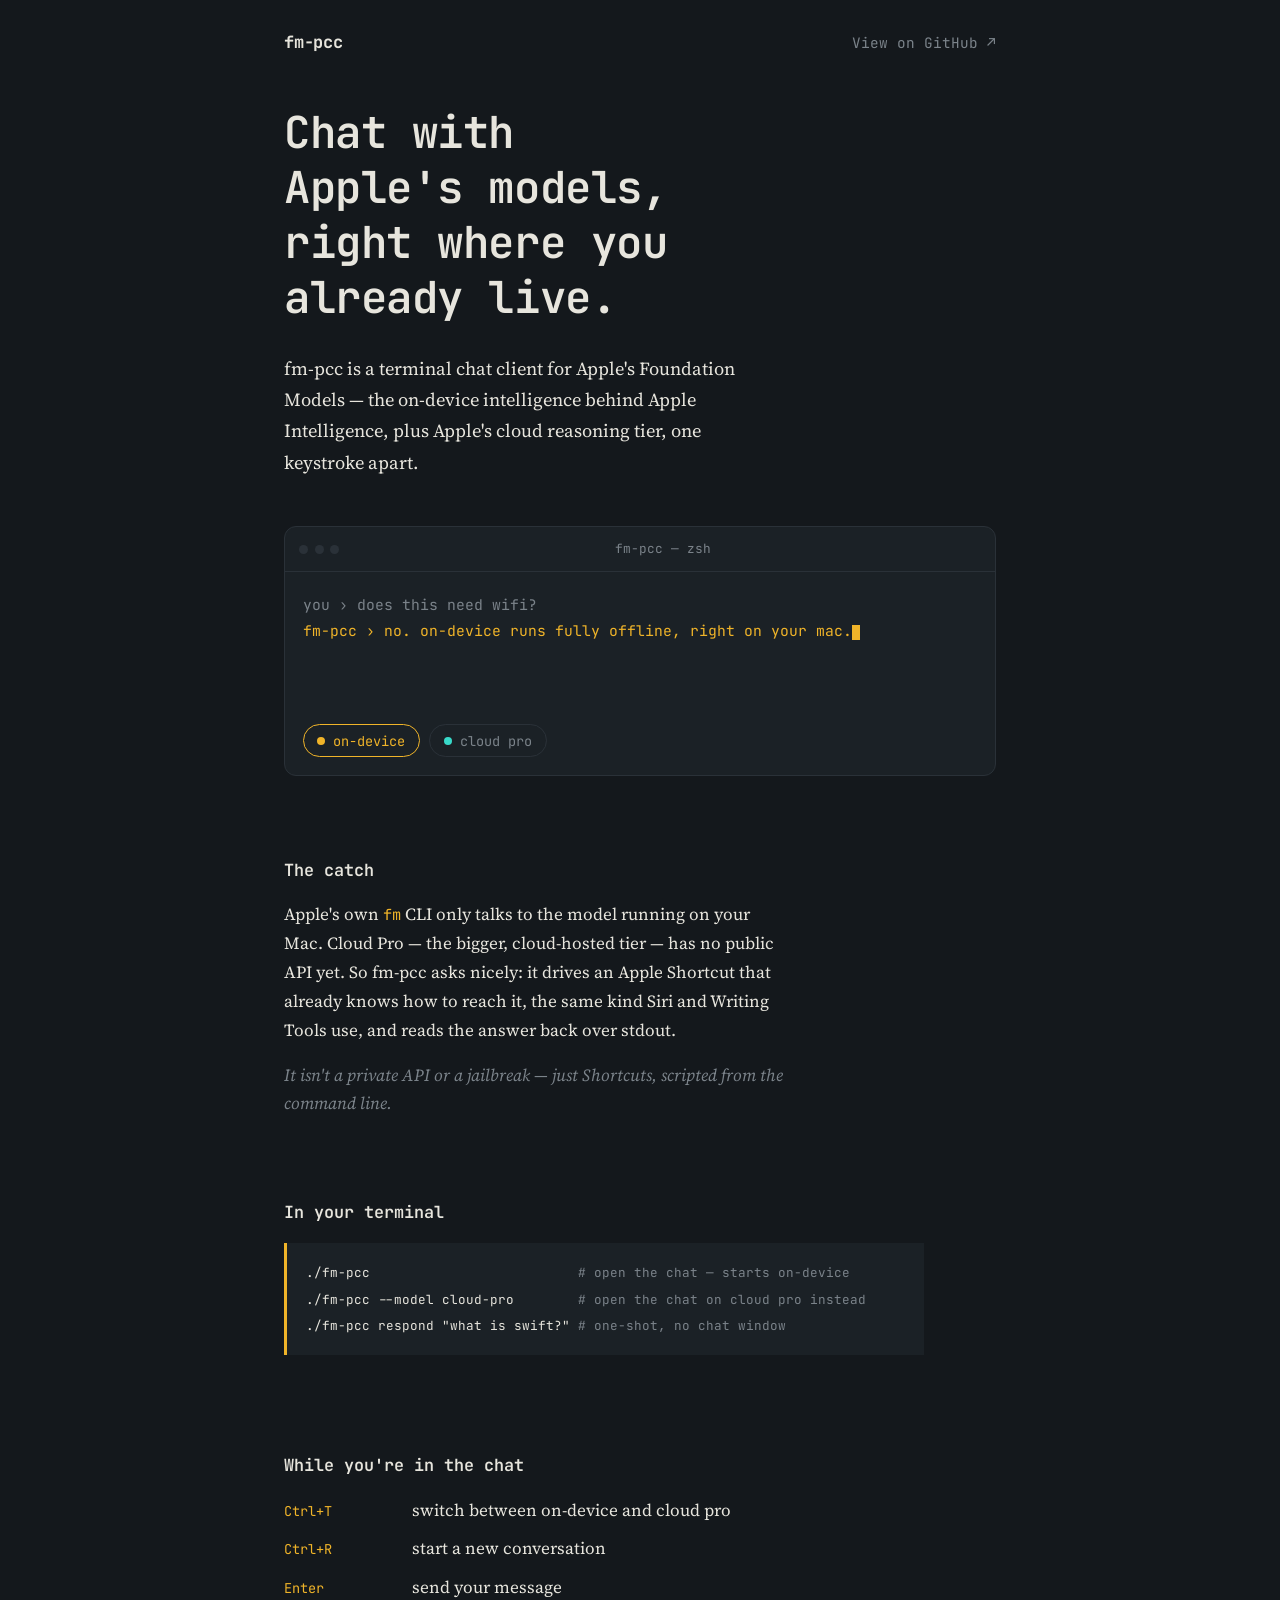
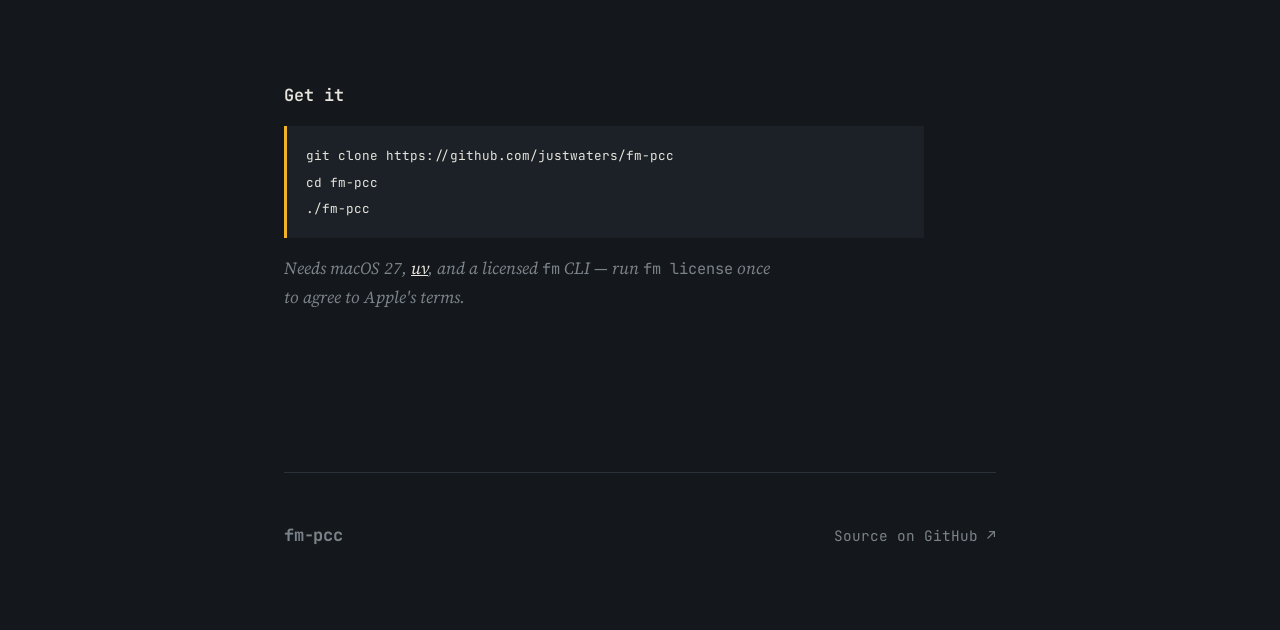
==== index.html @ f85e41ea "Add advertising frontend for GitHub Pages Static landing page on its own branch (root-level index.ht" ====
<!doctype html>
<html lang="en">
<head>
<meta charset="utf-8">
<meta name="viewport" content="width=device-width, initial-scale=1">
<title>fm-pcc — chat with Apple's Foundation Models from your terminal</title>
<meta name="description" content="A terminal chat client for Apple's Foundation Models. On-device or Cloud Pro, one keystroke apart.">
<meta property="og:title" content="fm-pcc">
<meta property="og:description" content="A terminal chat client for Apple's Foundation Models. On-device or Cloud Pro, one keystroke apart.">
<meta property="og:type" content="website">
<link rel="icon" href="data:image/svg+xml,%3Csvg xmlns='http://www.w3.org/2000/svg' viewBox='0 0 24 24'%3E%3Crect width='24' height='24' rx='5' fill='%2314181C'/%3E%3Ctext x='4' y='17' font-family='monospace' font-size='14' fill='%23F0B429'%3E%3E_%3C/text%3E%3C/svg%3E">
<link rel="preconnect" href="https://fonts.googleapis.com">
<link rel="preconnect" href="https://fonts.gstatic.com" crossorigin>
<link href="https://fonts.googleapis.com/css2?family=JetBrains+Mono:wght@500;600;700&family=Source+Serif+4:ital,wght@0,400;0,600;1,400&display=swap" rel="stylesheet">
<link rel="stylesheet" href="style.css">
</head>
<body>

<div class="wrap">

  <header class="nav">
    <span class="wordmark">fm-pcc</span>
    <a class="navlink" href="https://github.com/justwaters/fm-pcc" target="_blank" rel="noopener">View on GitHub <span class="ext">↗</span></a>
  </header>

  <main>

    <section class="hero">
      <h1>Chat with Apple's models,<br>right where you already live.</h1>
      <p class="dek">
        fm-pcc is a terminal chat client for Apple's Foundation Models — the
        on-device intelligence behind Apple Intelligence, plus Apple's cloud
        reasoning tier, one keystroke apart.
      </p>

      <div class="terminal" id="terminal">
        <div class="terminal-bar">
          <span class="dot"></span><span class="dot"></span><span class="dot"></span>
          <span class="terminal-title">fm-pcc — zsh</span>
        </div>
        <div class="terminal-body" id="terminal-body" aria-live="polite">
          <!-- filled by script.js -->
        </div>
        <div class="toggle-row">
          <button class="toggle active" data-model="on-device" id="toggle-device">
            <span class="swatch"></span>on-device
          </button>
          <button class="toggle" data-model="cloud-pro" id="toggle-cloud">
            <span class="swatch"></span>cloud pro
          </button>
        </div>
      </div>
    </section>

    <section class="block">
      <h2>The catch</h2>
      <p>
        Apple's own <code>fm</code> CLI only talks to the model running on
        your Mac. Cloud Pro — the bigger, cloud-hosted tier — has no public
        API yet. So fm-pcc asks nicely: it drives an Apple Shortcut that
        already knows how to reach it, the same kind Siri and Writing Tools
        use, and reads the answer back over stdout.
      </p>
      <p class="aside">
        It isn't a private API or a jailbreak — just Shortcuts, scripted
        from the command line.
      </p>
    </section>

    <section class="block">
      <h2>In your terminal</h2>
      <pre class="code"><code><span class="cmd">./fm-pcc</span>                          <span class="comment"># open the chat — starts on-device</span>
<span class="cmd">./fm-pcc --model cloud-pro</span>        <span class="comment"># open the chat on cloud pro instead</span>
<span class="cmd">./fm-pcc respond "what is swift?"</span> <span class="comment"># one-shot, no chat window</span></code></pre>
    </section>

    <section class="block">
      <h2>While you're in the chat</h2>
      <dl class="keys">
        <div class="key-row"><dt>Ctrl+T</dt><dd>switch between on-device and cloud pro</dd></div>
        <div class="key-row"><dt>Ctrl+R</dt><dd>start a new conversation</dd></div>
        <div class="key-row"><dt>Enter</dt><dd>send your message</dd></div>
      </dl>
    </section>

    <section class="block">
      <h2>Get it</h2>
      <pre class="code"><code><span class="cmd">git clone https://github.com/justwaters/fm-pcc</span>
<span class="cmd">cd fm-pcc</span>
<span class="cmd">./fm-pcc</span></code></pre>
      <p class="aside">
        Needs macOS 27, <a href="https://docs.astral.sh/uv/" target="_blank" rel="noopener">uv</a>,
        and a licensed <code>fm</code> CLI — run <code>fm license</code> once
        to agree to Apple's terms.
      </p>
    </section>

  </main>

  <footer class="foot">
    <span class="wordmark">fm-pcc</span>
    <a class="navlink" href="https://github.com/justwaters/fm-pcc" target="_blank" rel="noopener">Source on GitHub <span class="ext">↗</span></a>
  </footer>

</div>

<script src="script.js"></script>
</body>
</html>
---- style.css ----
:root {
  --bg: #14181c;
  --panel: #1b2126;
  --panel-border: #2a3138;
  --text: #e7e5dd;
  --muted: #7b838a;
  --on-device: #f0b429;
  --cloud-pro: #38d9c9;
  --accent: var(--on-device);

  --mono: "JetBrains Mono", ui-monospace, "SF Mono", Menlo, monospace;
  --serif: "Source Serif 4", Georgia, serif;

  --measure: 640px;
  --space-1: 0.5rem;
  --space-2: 1rem;
  --space-3: 1.75rem;
  --space-4: 3rem;
  --space-5: 5rem;
}

* { box-sizing: border-box; }

html {
  background: var(--bg);
  color-scheme: dark;
}

body {
  margin: 0;
  background: var(--bg);
  color: var(--text);
  font-family: var(--serif);
  font-size: 1.0625rem;
  line-height: 1.7;
  -webkit-font-smoothing: antialiased;
}

a {
  color: inherit;
}

a:focus-visible,
button:focus-visible {
  outline: 2px solid var(--accent);
  outline-offset: 3px;
}

code {
  font-family: var(--mono);
  font-size: 0.9em;
  color: var(--on-device);
}

.wrap {
  max-width: 760px;
  margin: 0 auto;
  padding: 0 1.5rem;
}

/* nav / footer */

.nav,
.foot {
  display: flex;
  align-items: baseline;
  justify-content: space-between;
  gap: var(--space-2);
  font-family: var(--mono);
}

.nav {
  padding: var(--space-3) 0 var(--space-4);
}

.foot {
  padding: var(--space-4) 0 var(--space-5);
  color: var(--muted);
  border-top: 1px solid var(--panel-border);
  margin-top: var(--space-5);
}

.wordmark {
  font-weight: 700;
  letter-spacing: -0.01em;
}

.navlink {
  text-decoration: none;
  color: var(--muted);
  font-size: 0.9rem;
  white-space: nowrap;
  transition: color 0.15s ease;
}

.navlink:hover {
  color: var(--text);
}

.ext {
  display: inline-block;
  transform: translateY(-0.05em);
}

/* hero */

.hero h1 {
  font-family: var(--mono);
  font-weight: 600;
  font-size: clamp(1.9rem, 4.5vw, 2.75rem);
  line-height: 1.25;
  letter-spacing: -0.01em;
  margin: 0 0 var(--space-3);
  max-width: 16ch;
}

.dek {
  max-width: 52ch;
  color: var(--text);
  font-size: 1.15rem;
  margin: 0 0 var(--space-4);
}

.terminal {
  background: var(--panel);
  border: 1px solid var(--panel-border);
  border-radius: 12px;
  overflow: hidden;
  margin-bottom: var(--space-5);
}

.terminal-bar {
  display: flex;
  align-items: center;
  gap: 0.4rem;
  padding: 0.7rem 0.9rem;
  border-bottom: 1px solid var(--panel-border);
}

.dot {
  width: 9px;
  height: 9px;
  border-radius: 50%;
  background: var(--panel-border);
}

.terminal-title {
  font-family: var(--mono);
  font-size: 0.8rem;
  color: var(--muted);
  margin: 0 auto;
}

.terminal-body {
  font-family: var(--mono);
  font-size: 0.92rem;
  line-height: 1.75;
  padding: 1.25rem 1.1rem;
  min-height: 9.5rem;
  white-space: pre-wrap;
}

.terminal-body .you { color: var(--muted); }
.terminal-body .fm { color: var(--accent); transition: color 0.2s ease; }

.terminal-body .cursor {
  display: inline-block;
  width: 0.55em;
  height: 1em;
  background: var(--accent);
  vertical-align: text-bottom;
  animation: blink 1s step-end infinite;
  transition: background 0.2s ease;
}

@keyframes blink {
  50% { opacity: 0; }
}

.toggle-row {
  display: flex;
  gap: 0.6rem;
  flex-wrap: wrap;
  padding: 0 1.1rem 1.1rem;
}

.toggle {
  display: inline-flex;
  align-items: center;
  gap: 0.5rem;
  font-family: var(--mono);
  font-size: 0.85rem;
  color: var(--muted);
  background: transparent;
  border: 1px solid var(--panel-border);
  border-radius: 999px;
  padding: 0.4rem 0.85rem;
  cursor: pointer;
  transition: border-color 0.15s ease, color 0.15s ease, background 0.15s ease;
}

.toggle .swatch {
  width: 8px;
  height: 8px;
  border-radius: 50%;
  background: var(--muted);
}

.toggle[data-model="on-device"] .swatch { background: var(--on-device); }
.toggle[data-model="cloud-pro"] .swatch { background: var(--cloud-pro); }

.toggle.active {
  color: var(--text);
  border-color: currentColor;
}

.toggle[data-model="on-device"].active { color: var(--on-device); }
.toggle[data-model="cloud-pro"].active { color: var(--cloud-pro); }

/* content blocks */

.block {
  max-width: var(--measure);
  padding-bottom: var(--space-5);
}

.block h2 {
  font-family: var(--mono);
  font-weight: 600;
  font-size: 1.05rem;
  margin: 0 0 var(--space-2);
}

.block p {
  max-width: 56ch;
  margin: 0 0 var(--space-2);
}

.block p:last-child {
  margin-bottom: 0;
}

.aside {
  color: var(--muted);
  font-style: italic;
}

.aside code {
  color: var(--muted);
  font-style: normal;
}

.aside a {
  color: var(--text);
}

.code {
  font-family: var(--mono);
  font-size: 0.88rem;
  line-height: 1.9;
  background: var(--panel);
  border-left: 3px solid var(--on-device);
  padding: 1rem 1.2rem;
  margin: 0 0 var(--space-2);
  overflow-x: auto;
}

.code .cmd { color: var(--text); }
.code .comment { color: var(--muted); }

.keys {
  margin: 0;
  display: grid;
  gap: 0.6rem;
}

.key-row {
  display: grid;
  grid-template-columns: 7rem 1fr;
  gap: 1rem;
  align-items: baseline;
}

.key-row dt {
  font-family: var(--mono);
  font-size: 0.85rem;
  color: var(--on-device);
}

.key-row dd {
  margin: 0;
  color: var(--text);
}

@media (max-width: 560px) {
  .nav { flex-direction: column; align-items: flex-start; gap: 0.3rem; }
  .foot { flex-direction: column; align-items: flex-start; gap: 0.5rem; }
  .key-row { grid-template-columns: 1fr; gap: 0.15rem; }
  .code { font-size: 0.8rem; }
}

@media (prefers-reduced-motion: reduce) {
  * {
    animation-duration: 0.001ms !important;
    transition-duration: 0.001ms !important;
  }
}
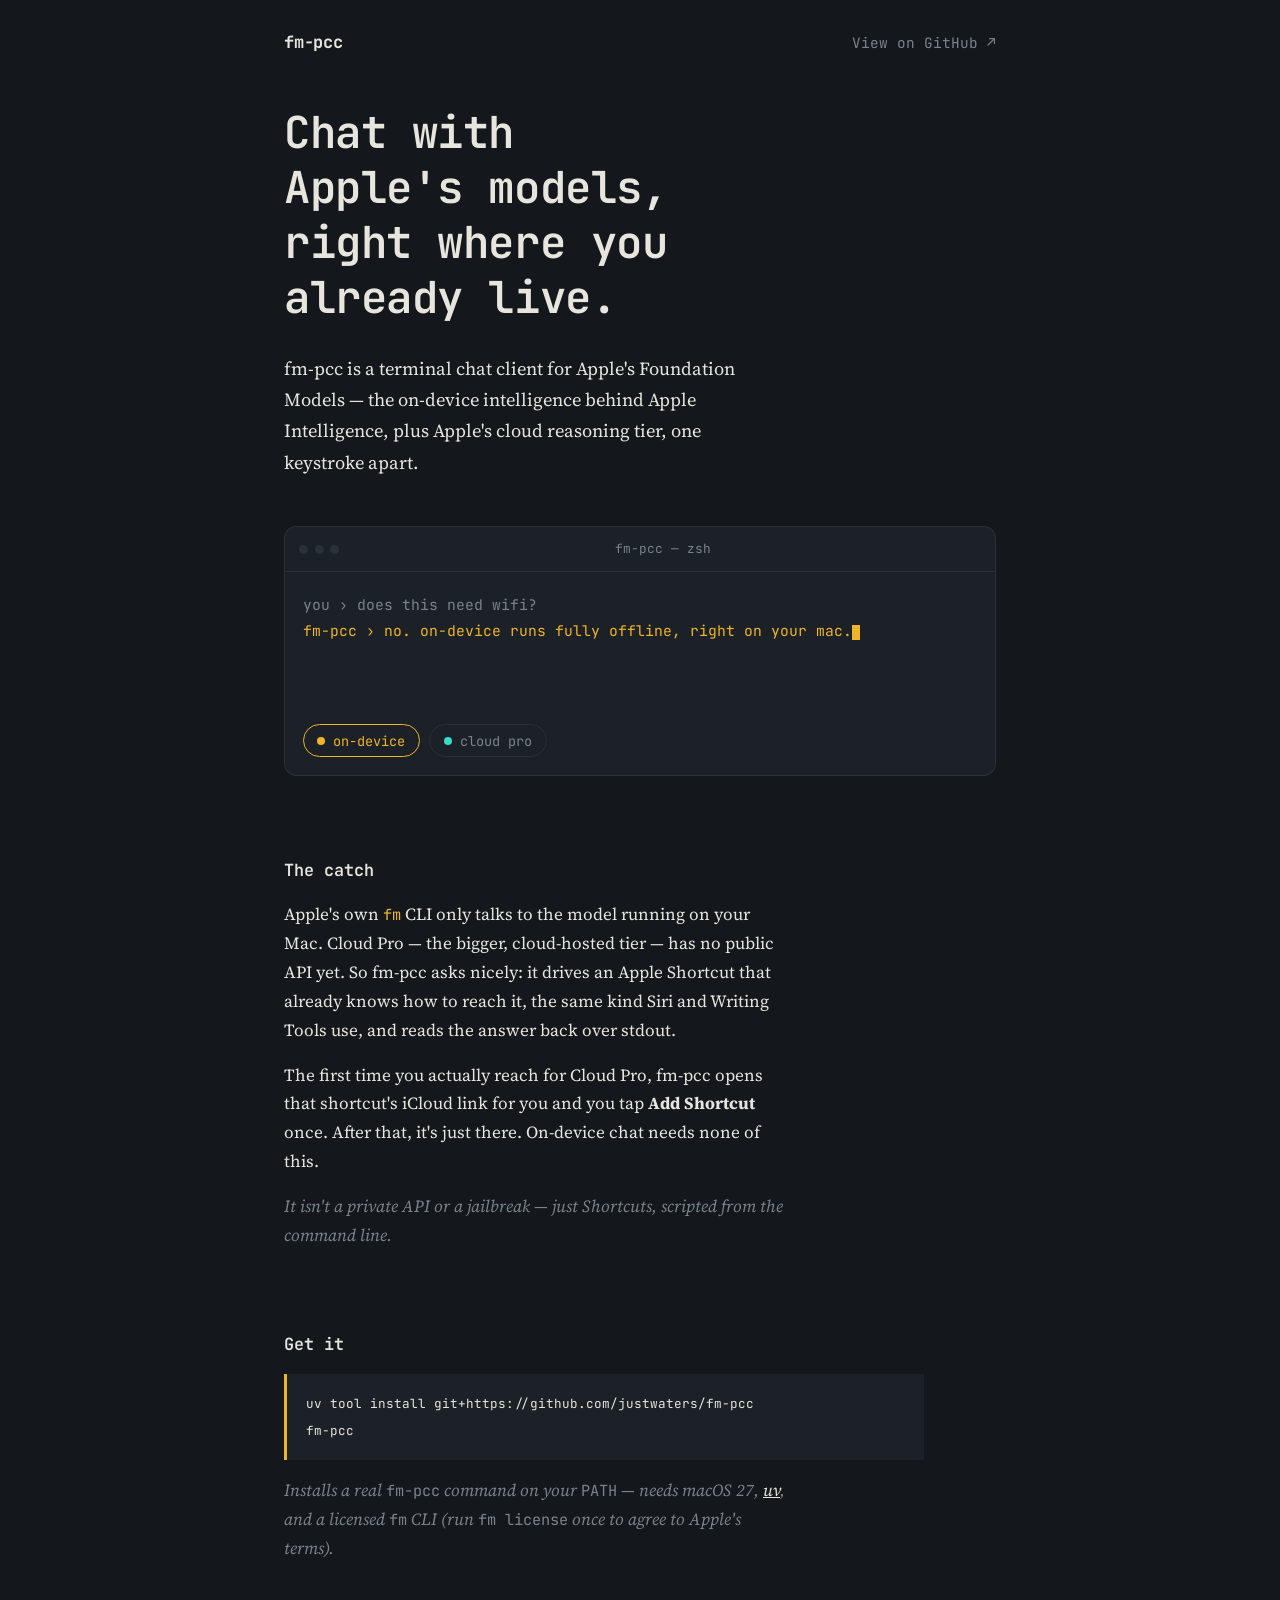
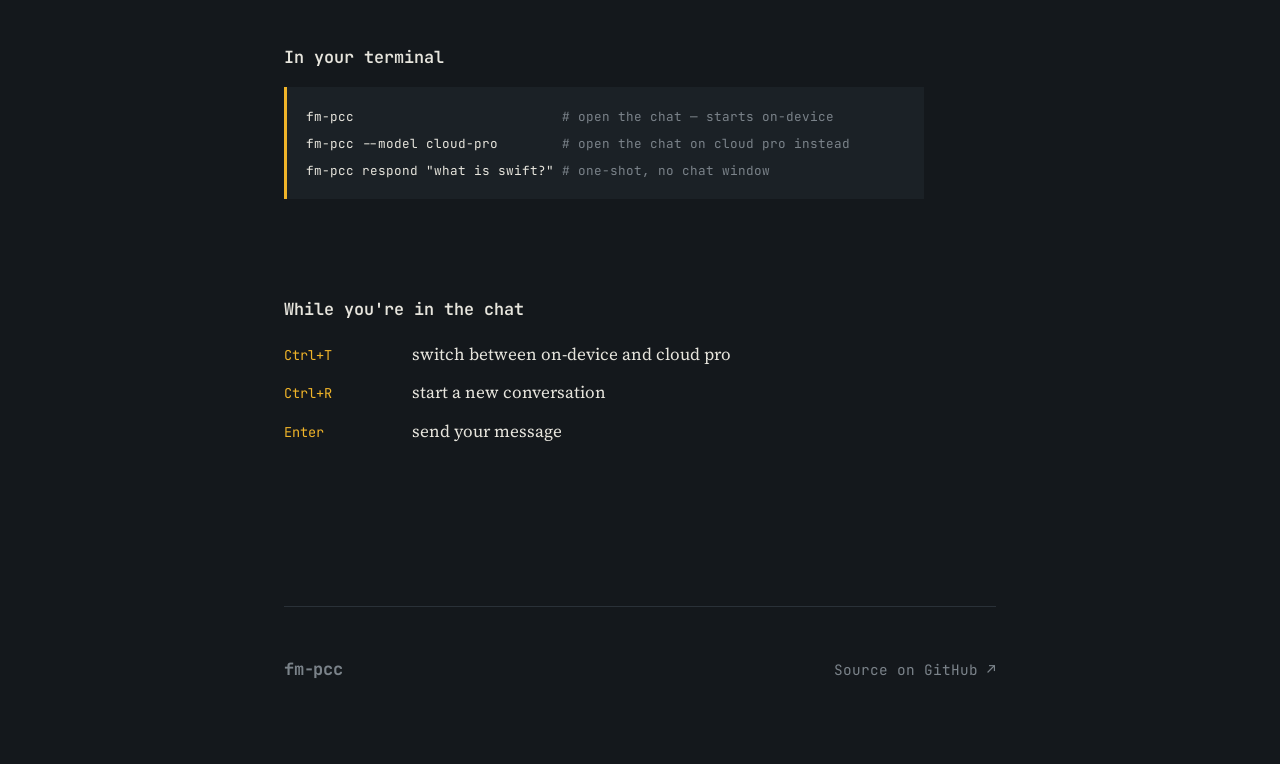
==== commit ff864bc4: "Update site copy for the uv-installed binary and shortcut bootstrap Reflects the packaging change: i" ====
--- a/index.html
+++ b/index.html
@@ -61,6 +61,12 @@
         already knows how to reach it, the same kind Siri and Writing Tools
         use, and reads the answer back over stdout.
       </p>
+      <p>
+        The first time you actually reach for Cloud Pro, fm-pcc opens that
+        shortcut's iCloud link for you and you tap <strong>Add
+        Shortcut</strong> once. After that, it's just there. On-device chat
+        needs none of this.
+      </p>
       <p class="aside">
         It isn't a private API or a jailbreak — just Shortcuts, scripted
         from the command line.
@@ -68,10 +74,22 @@
     </section>
 
     <section class="block">
+      <h2>Get it</h2>
+      <pre class="code"><code><span class="cmd">uv tool install git+https://github.com/justwaters/fm-pcc</span>
+<span class="cmd">fm-pcc</span></code></pre>
+      <p class="aside">
+        Installs a real <code>fm-pcc</code> command on your <code>PATH</code>
+        — needs macOS 27, <a href="https://docs.astral.sh/uv/" target="_blank" rel="noopener">uv</a>,
+        and a licensed <code>fm</code> CLI (run <code>fm license</code> once
+        to agree to Apple's terms).
+      </p>
+    </section>
+
+    <section class="block">
       <h2>In your terminal</h2>
-      <pre class="code"><code><span class="cmd">./fm-pcc</span>                          <span class="comment"># open the chat — starts on-device</span>
-<span class="cmd">./fm-pcc --model cloud-pro</span>        <span class="comment"># open the chat on cloud pro instead</span>
-<span class="cmd">./fm-pcc respond "what is swift?"</span> <span class="comment"># one-shot, no chat window</span></code></pre>
+      <pre class="code"><code><span class="cmd">fm-pcc</span>                          <span class="comment"># open the chat — starts on-device</span>
+<span class="cmd">fm-pcc --model cloud-pro</span>        <span class="comment"># open the chat on cloud pro instead</span>
+<span class="cmd">fm-pcc respond "what is swift?"</span> <span class="comment"># one-shot, no chat window</span></code></pre>
     </section>
 
     <section class="block">
@@ -81,18 +99,6 @@
         <div class="key-row"><dt>Ctrl+R</dt><dd>start a new conversation</dd></div>
         <div class="key-row"><dt>Enter</dt><dd>send your message</dd></div>
       </dl>
-    </section>
-
-    <section class="block">
-      <h2>Get it</h2>
-      <pre class="code"><code><span class="cmd">git clone https://github.com/justwaters/fm-pcc</span>
-<span class="cmd">cd fm-pcc</span>
-<span class="cmd">./fm-pcc</span></code></pre>
-      <p class="aside">
-        Needs macOS 27, <a href="https://docs.astral.sh/uv/" target="_blank" rel="noopener">uv</a>,
-        and a licensed <code>fm</code> CLI — run <code>fm license</code> once
-        to agree to Apple's terms.
-      </p>
     </section>
 
   </main>
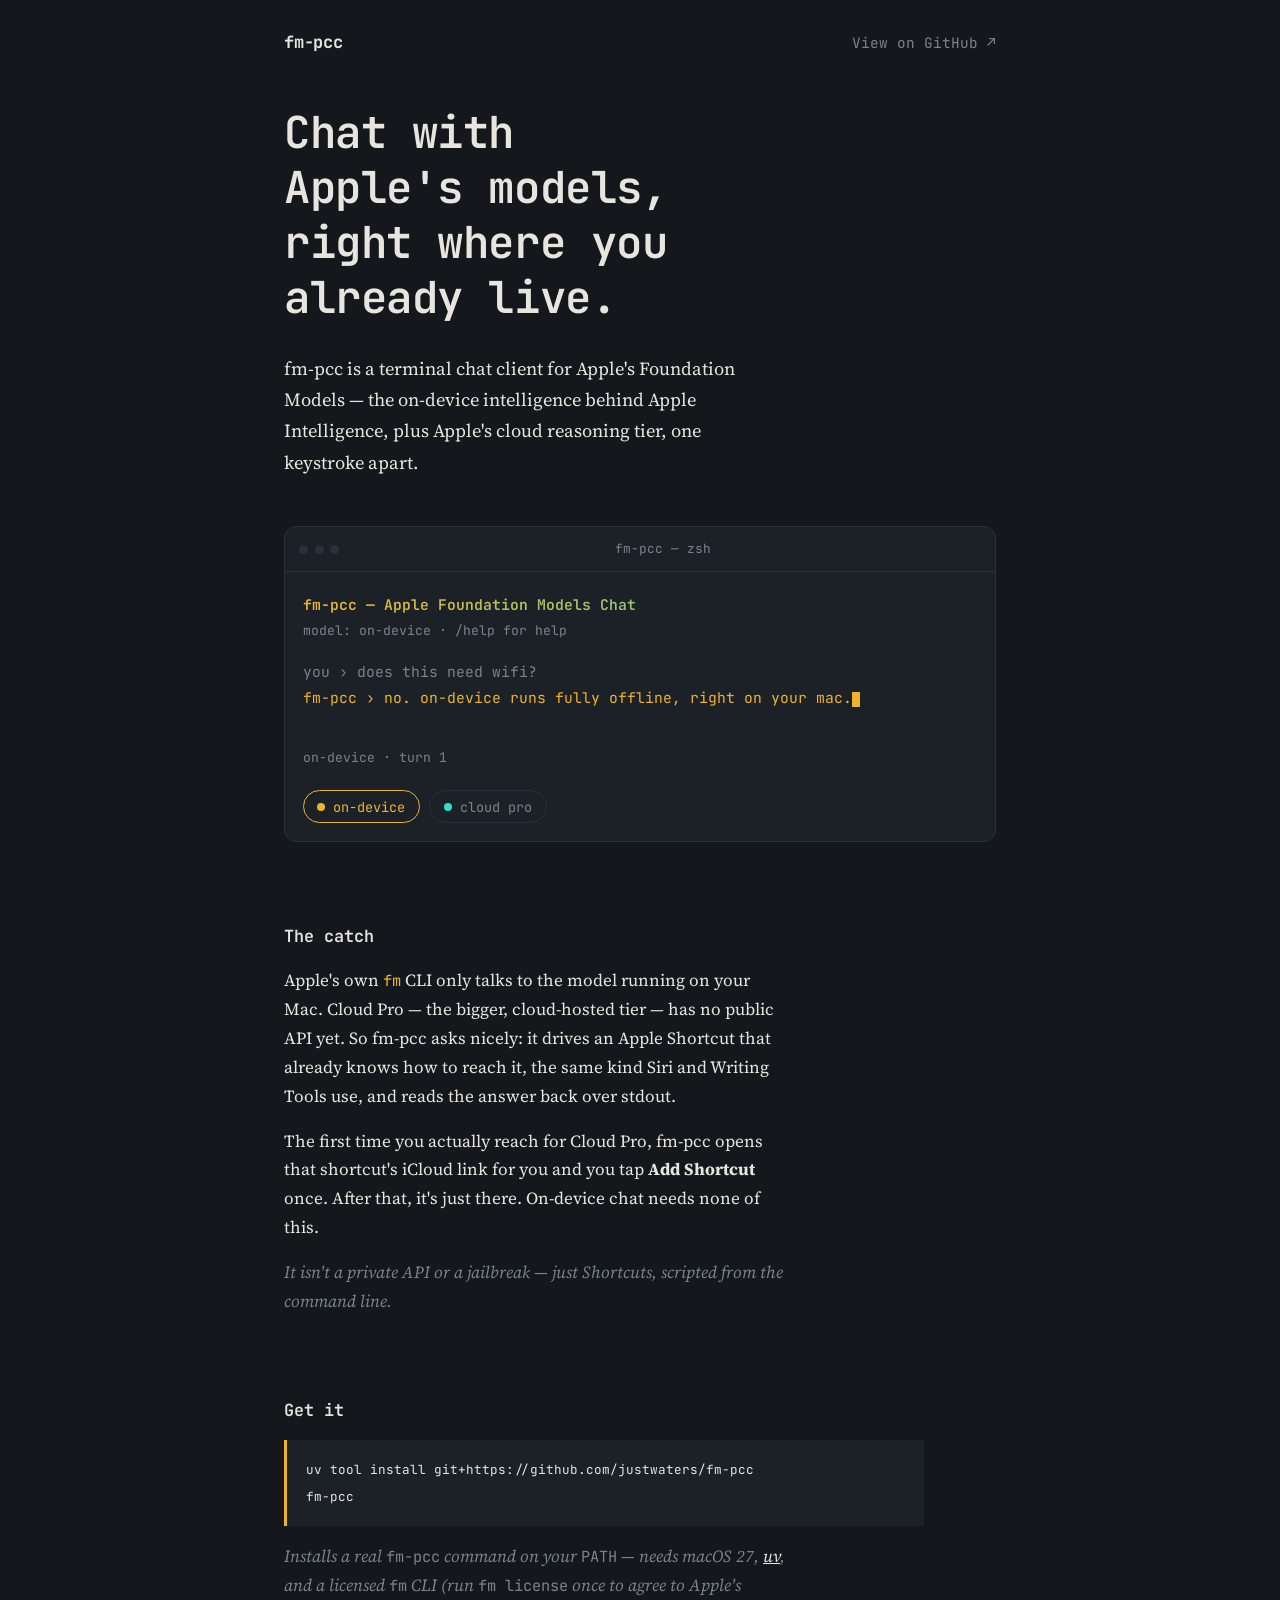
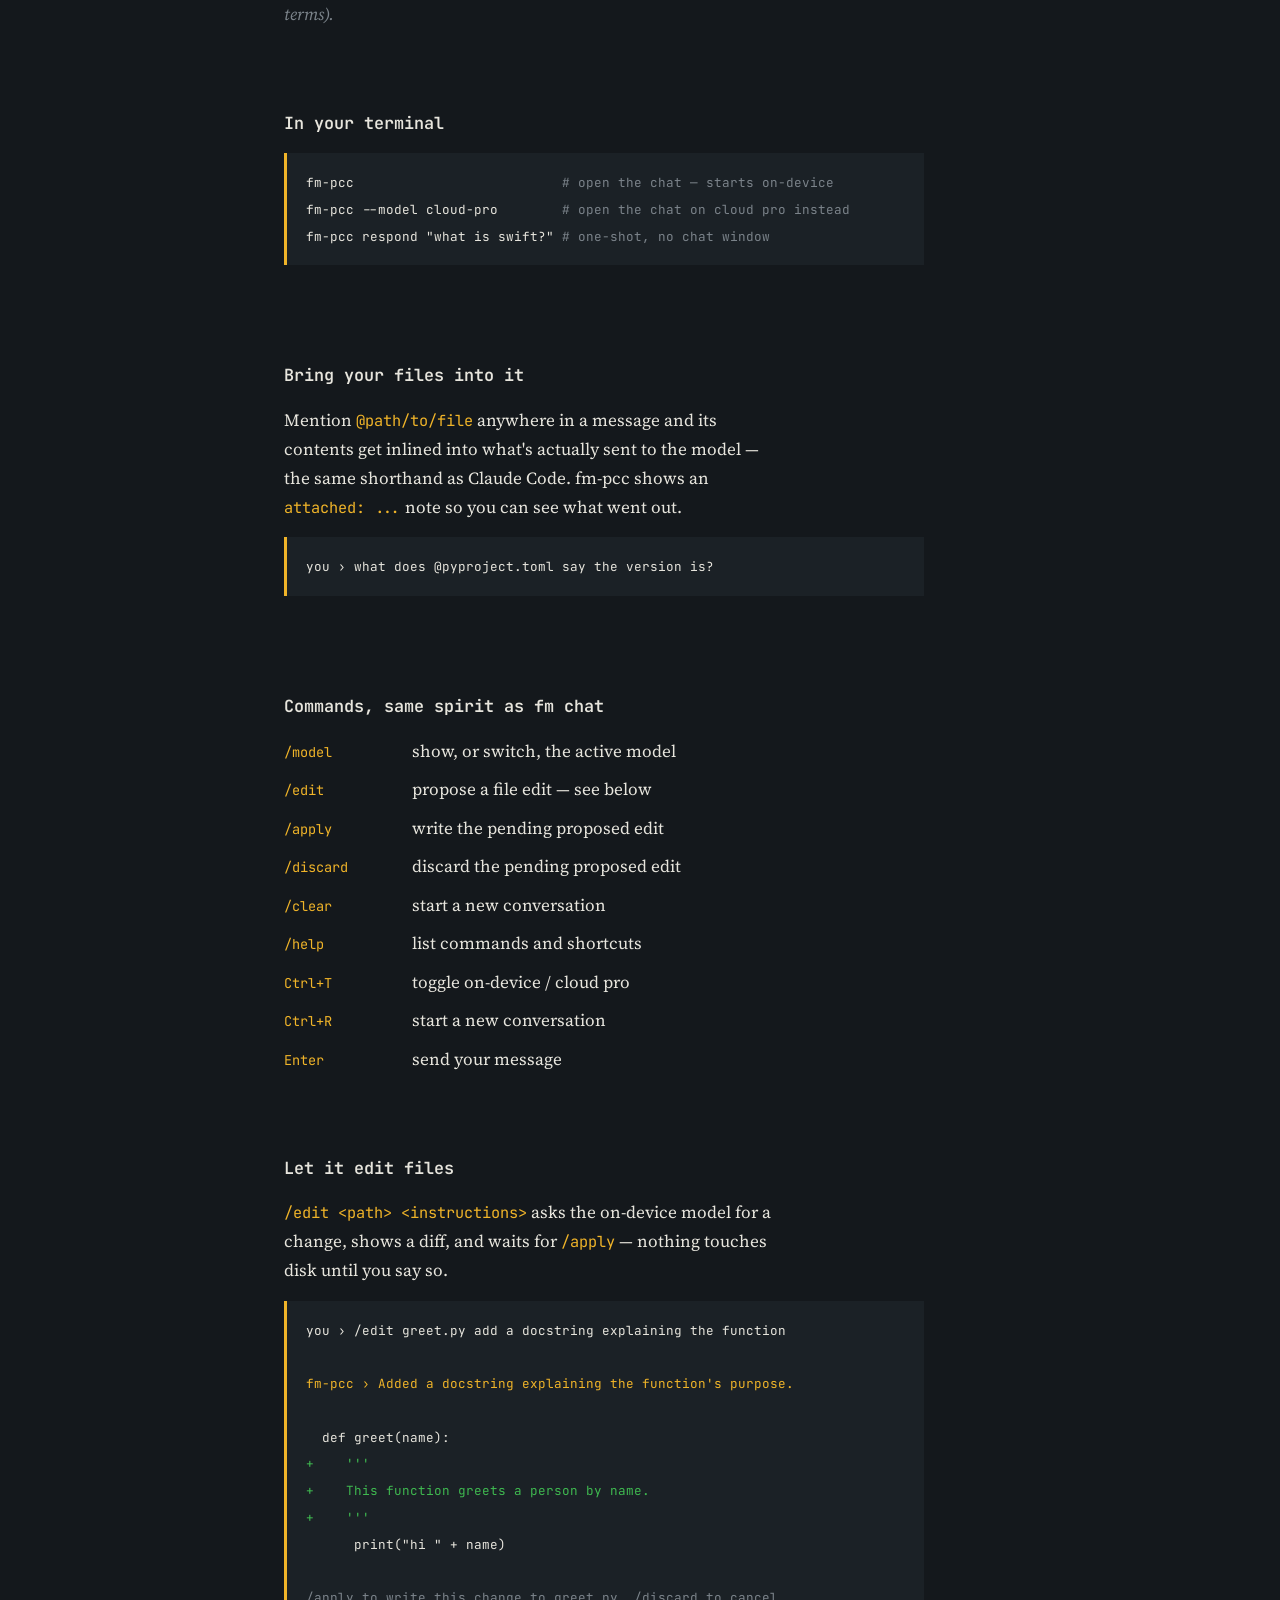
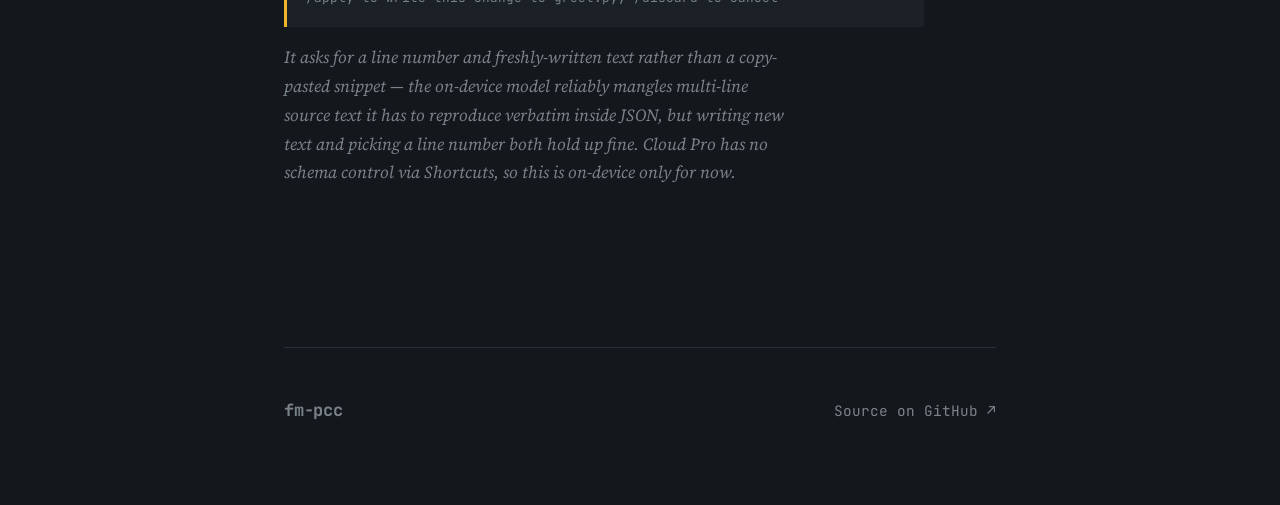
==== commit b660e54c: "Revamp site for the full current feature set Hero terminal now mirrors the real TUI chrome (gradient" ====
--- a/index.html
+++ b/index.html
@@ -38,8 +38,13 @@
           <span class="dot"></span><span class="dot"></span><span class="dot"></span>
           <span class="terminal-title">fm-pcc — zsh</span>
         </div>
-        <div class="terminal-body" id="terminal-body" aria-live="polite">
-          <!-- filled by script.js -->
+        <div class="terminal-body">
+          <div class="banner">fm-pcc — Apple Foundation Models Chat</div>
+          <div class="terminal-subtitle" id="terminal-subtitle">model: on-device · /help for help</div>
+          <div class="terminal-convo" id="terminal-body" aria-live="polite">
+            <!-- filled by script.js -->
+          </div>
+          <div class="terminal-status" id="terminal-status">on-device · turn 1</div>
         </div>
         <div class="toggle-row">
           <button class="toggle active" data-model="on-device" id="toggle-device">
@@ -93,12 +98,57 @@
     </section>
 
     <section class="block">
-      <h2>While you're in the chat</h2>
+      <h2>Bring your files into it</h2>
+      <p>
+        Mention <code>@path/to/file</code> anywhere in a message and its
+        contents get inlined into what's actually sent to the model — the
+        same shorthand as Claude Code. fm-pcc shows an
+        <code>attached: ...</code> note so you can see what went out.
+      </p>
+      <pre class="code"><code><span class="cmd">you › what does @pyproject.toml say the version is?</span></code></pre>
+    </section>
+
+    <section class="block">
+      <h2>Commands, same spirit as fm chat</h2>
       <dl class="keys">
-        <div class="key-row"><dt>Ctrl+T</dt><dd>switch between on-device and cloud pro</dd></div>
+        <div class="key-row"><dt>/model</dt><dd>show, or switch, the active model</dd></div>
+        <div class="key-row"><dt>/edit</dt><dd>propose a file edit — see below</dd></div>
+        <div class="key-row"><dt>/apply</dt><dd>write the pending proposed edit</dd></div>
+        <div class="key-row"><dt>/discard</dt><dd>discard the pending proposed edit</dd></div>
+        <div class="key-row"><dt>/clear</dt><dd>start a new conversation</dd></div>
+        <div class="key-row"><dt>/help</dt><dd>list commands and shortcuts</dd></div>
+        <div class="key-row"><dt>Ctrl+T</dt><dd>toggle on-device / cloud pro</dd></div>
         <div class="key-row"><dt>Ctrl+R</dt><dd>start a new conversation</dd></div>
         <div class="key-row"><dt>Enter</dt><dd>send your message</dd></div>
       </dl>
+    </section>
+
+    <section class="block">
+      <h2>Let it edit files</h2>
+      <p>
+        <code>/edit &lt;path&gt; &lt;instructions&gt;</code> asks the
+        on-device model for a change, shows a diff, and waits for
+        <code>/apply</code> — nothing touches disk until you say so.
+      </p>
+      <pre class="code diff"><code><span class="cmd">you › /edit greet.py add a docstring explaining the function</span>
+
+<span class="fm-line">fm-pcc › Added a docstring explaining the function's purpose.</span>
+
+<span class="ctx">  def greet(name):</span>
+<span class="add">+    '''</span>
+<span class="add">+    This function greets a person by name.</span>
+<span class="add">+    '''</span>
+<span class="ctx">      print("hi " + name)</span>
+
+<span class="comment">/apply to write this change to greet.py, /discard to cancel</span></code></pre>
+      <p class="aside">
+        It asks for a line number and freshly-written text rather than a
+        copy-pasted snippet — the on-device model reliably mangles
+        multi-line source text it has to reproduce verbatim inside JSON, but
+        writing new text and picking a line number both hold up fine. Cloud
+        Pro has no schema control via Shortcuts, so this is on-device only
+        for now.
+      </p>
     </section>
 
   </main>
--- a/style.css
+++ b/style.css
@@ -7,6 +7,8 @@
   --on-device: #f0b429;
   --cloud-pro: #38d9c9;
   --accent: var(--on-device);
+  --diff-add: #3fb950;
+  --diff-remove: #f85149;
 
   --mono: "JetBrains Mono", ui-monospace, "SF Mono", Menlo, monospace;
   --serif: "Source Serif 4", Georgia, serif;
@@ -156,14 +158,35 @@
   font-size: 0.92rem;
   line-height: 1.75;
   padding: 1.25rem 1.1rem;
-  min-height: 9.5rem;
+}
+
+.banner {
+  font-weight: 600;
+  margin-bottom: 0.15rem;
+  background-image: linear-gradient(90deg, var(--on-device), var(--cloud-pro));
+  -webkit-background-clip: text;
+  background-clip: text;
+  color: transparent;
+}
+
+.terminal-subtitle,
+.terminal-status {
+  color: var(--muted);
+  font-size: 0.82rem;
+}
+
+.terminal-subtitle { margin-bottom: 1rem; }
+.terminal-status { margin-top: 0.5rem; }
+
+.terminal-convo {
+  min-height: 5rem;
   white-space: pre-wrap;
 }
 
-.terminal-body .you { color: var(--muted); }
-.terminal-body .fm { color: var(--accent); transition: color 0.2s ease; }
-
-.terminal-body .cursor {
+.terminal-convo .you { color: var(--muted); }
+.terminal-convo .fm { color: var(--accent); transition: color 0.2s ease; }
+
+.terminal-convo .cursor {
   display: inline-block;
   width: 0.55em;
   height: 1em;
@@ -267,6 +290,10 @@
 
 .code .cmd { color: var(--text); }
 .code .comment { color: var(--muted); }
+.code .fm-line { color: var(--on-device); }
+.code .ctx { color: var(--text); }
+.code .add { color: var(--diff-add); }
+.code .remove { color: var(--diff-remove); }
 
 .keys {
   margin: 0;
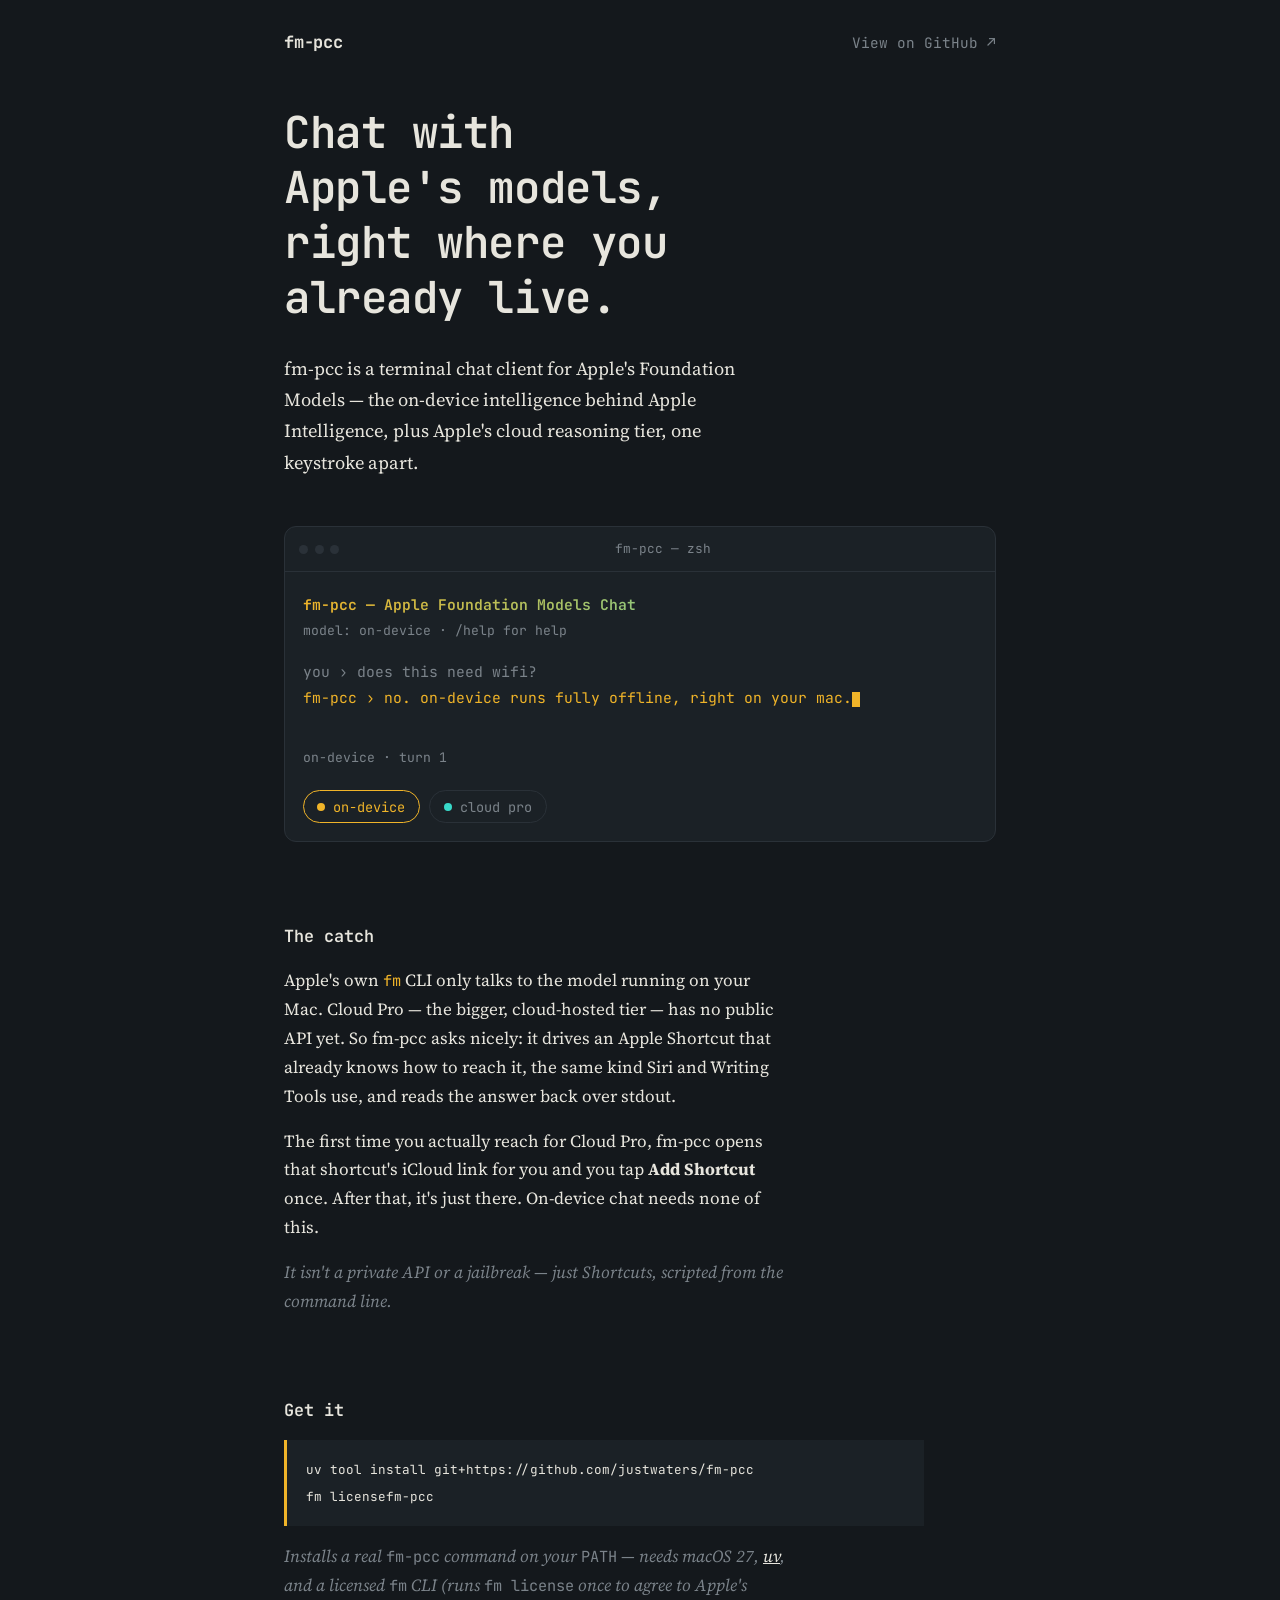
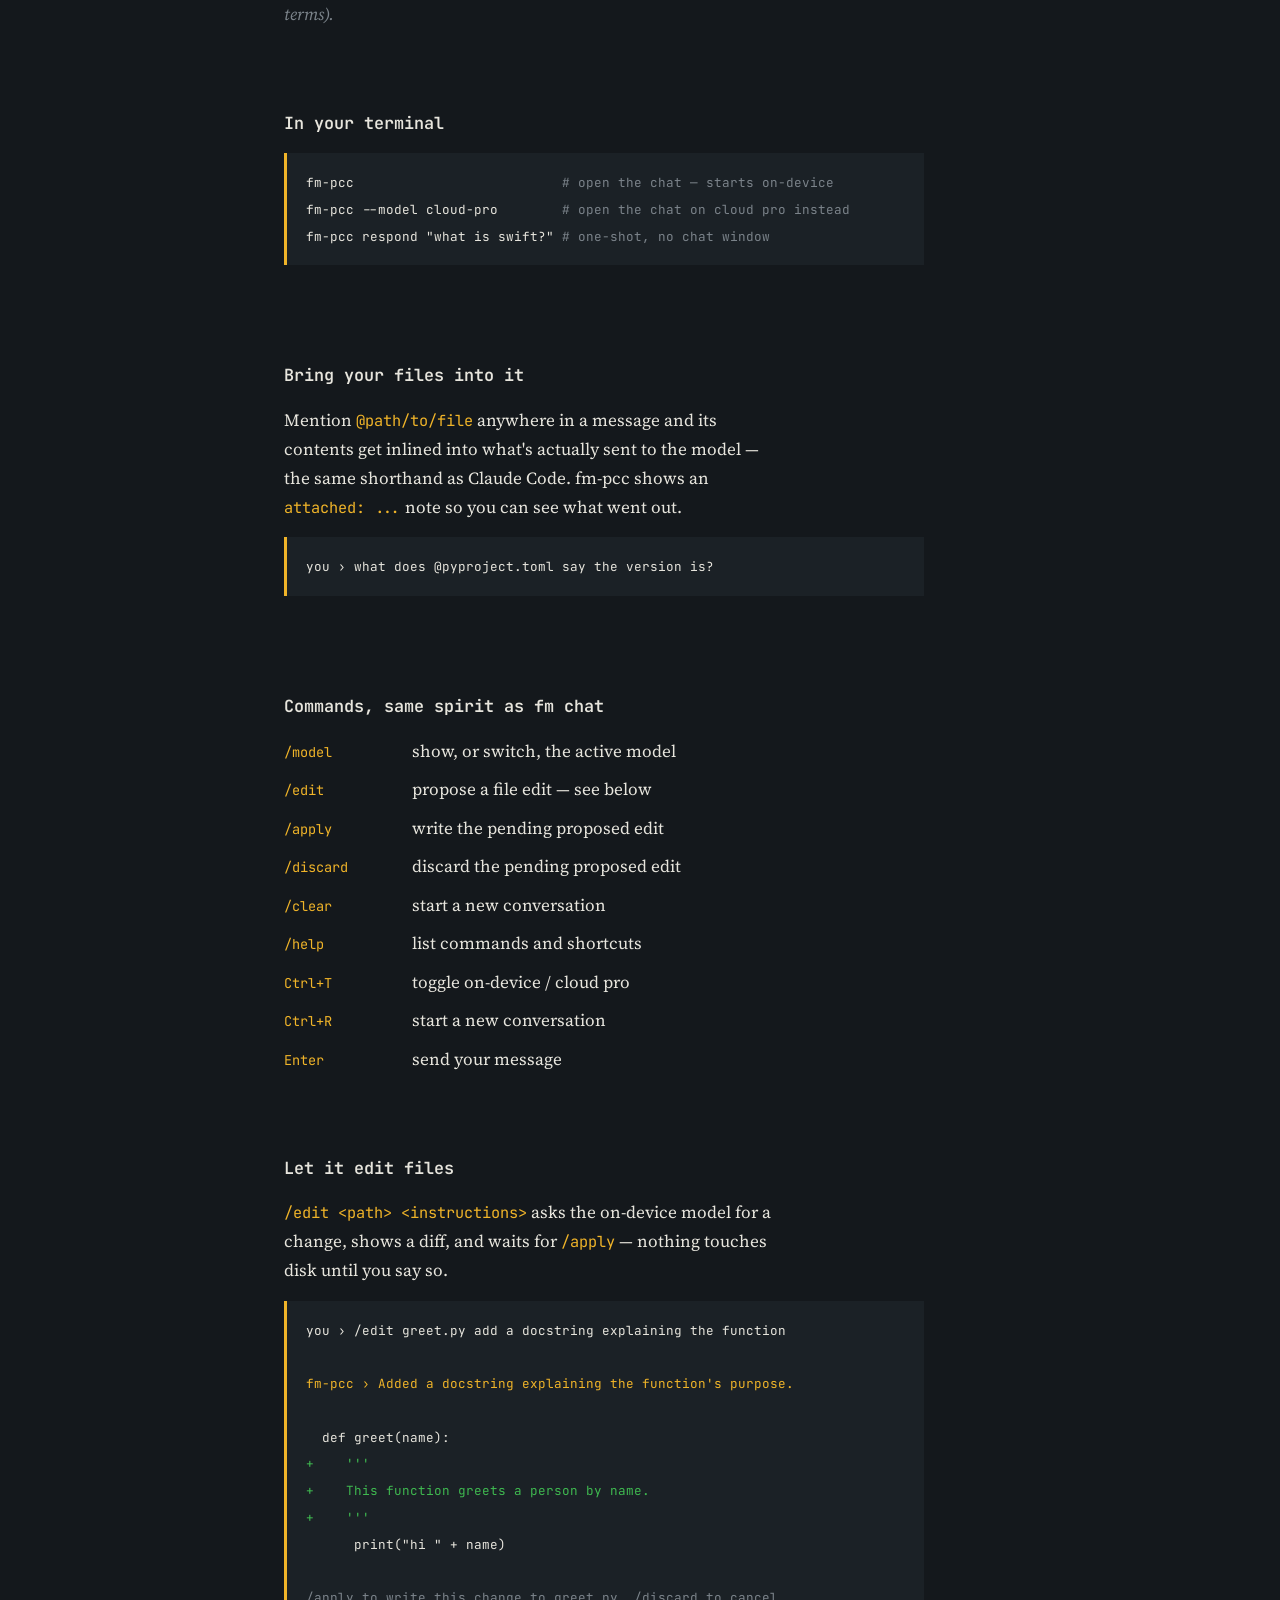
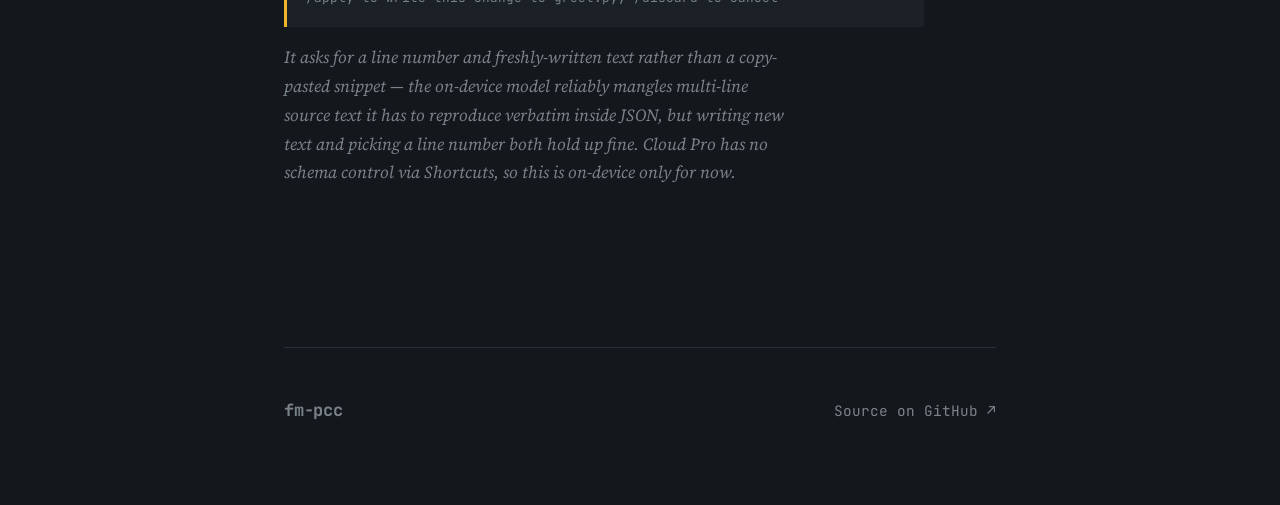
==== commit 1ae1aae7: "Added 'fm license' command" ====
--- a/index.html
+++ b/index.html
@@ -81,11 +81,11 @@
     <section class="block">
       <h2>Get it</h2>
       <pre class="code"><code><span class="cmd">uv tool install git+https://github.com/justwaters/fm-pcc</span>
-<span class="cmd">fm-pcc</span></code></pre>
+<span class="cmd">fm license</span><span class="cmd">fm-pcc</span></code></pre>
       <p class="aside">
         Installs a real <code>fm-pcc</code> command on your <code>PATH</code>
         — needs macOS 27, <a href="https://docs.astral.sh/uv/" target="_blank" rel="noopener">uv</a>,
-        and a licensed <code>fm</code> CLI (run <code>fm license</code> once
+        and a licensed <code>fm</code> CLI (runs <code>fm license</code> once
         to agree to Apple's terms).
       </p>
     </section>
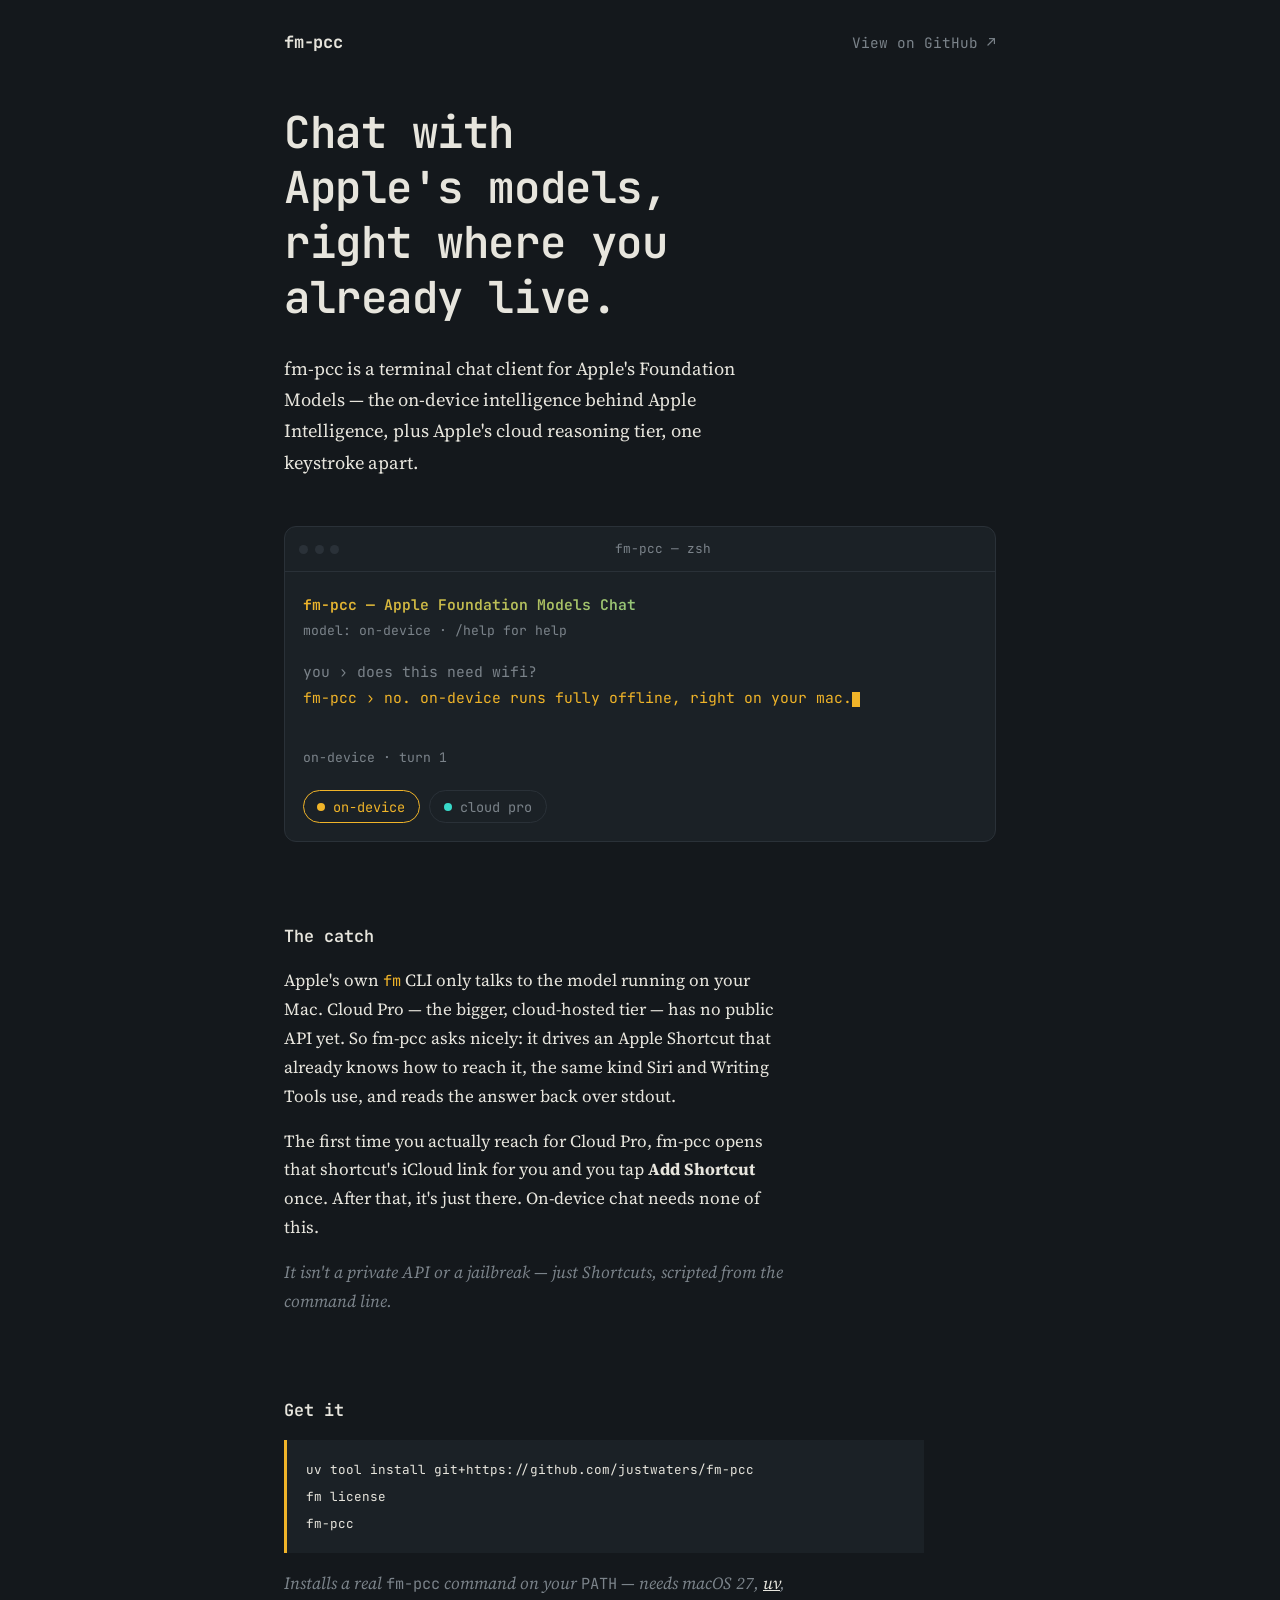
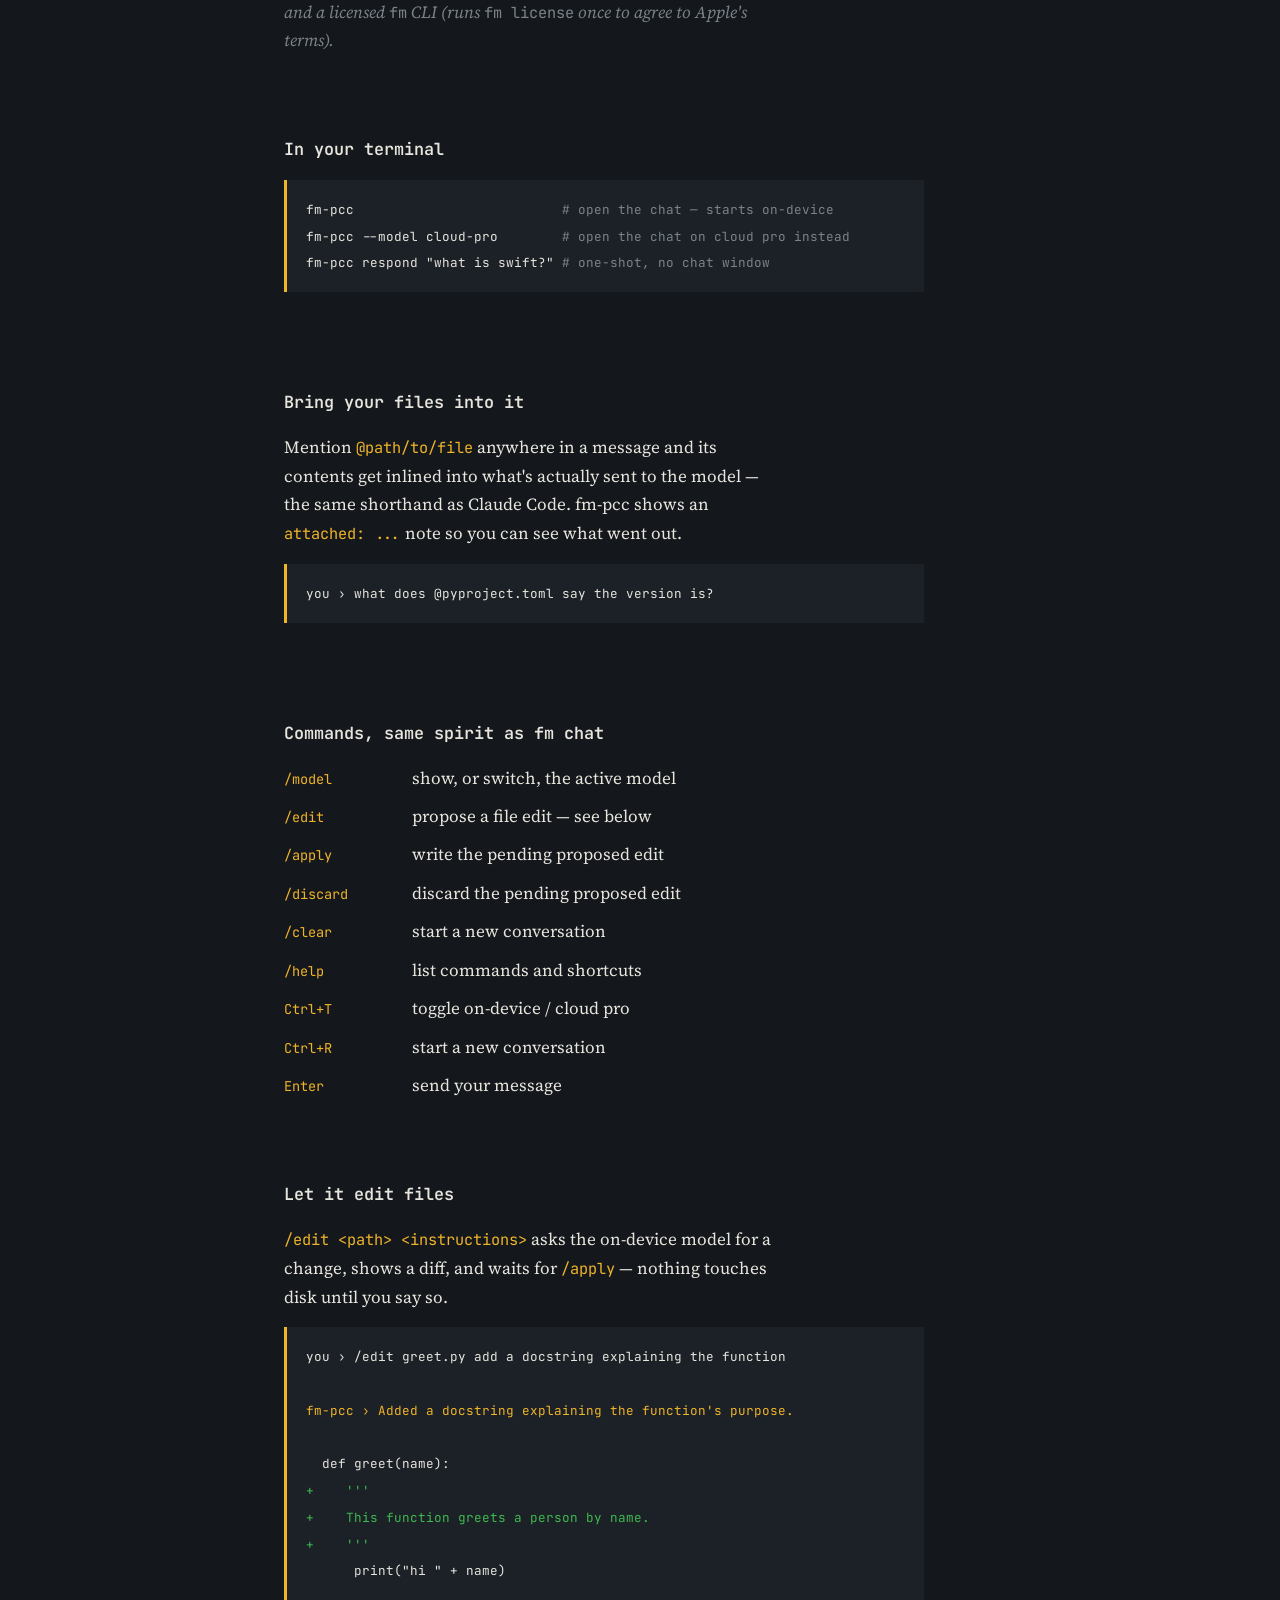
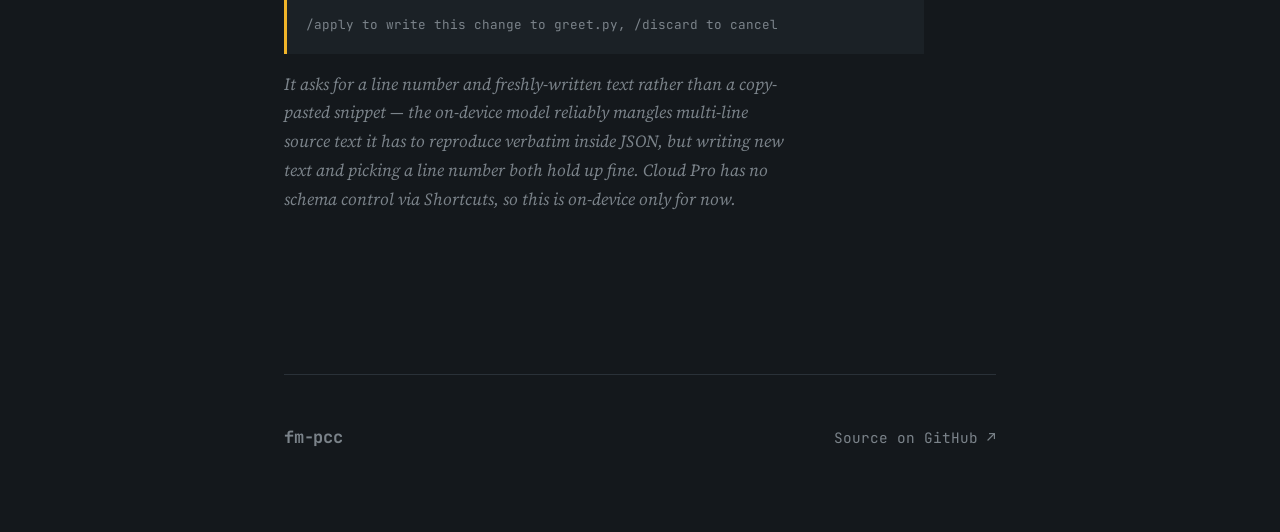
==== commit f919356c: "Spacing issues" ====
--- a/index.html
+++ b/index.html
@@ -81,7 +81,8 @@
     <section class="block">
       <h2>Get it</h2>
       <pre class="code"><code><span class="cmd">uv tool install git+https://github.com/justwaters/fm-pcc</span>
-<span class="cmd">fm license</span><span class="cmd">fm-pcc</span></code></pre>
+<span class="cmd">fm license</span>
+<span class="cmd">fm-pcc</span></code></pre>
       <p class="aside">
         Installs a real <code>fm-pcc</code> command on your <code>PATH</code>
         — needs macOS 27, <a href="https://docs.astral.sh/uv/" target="_blank" rel="noopener">uv</a>,
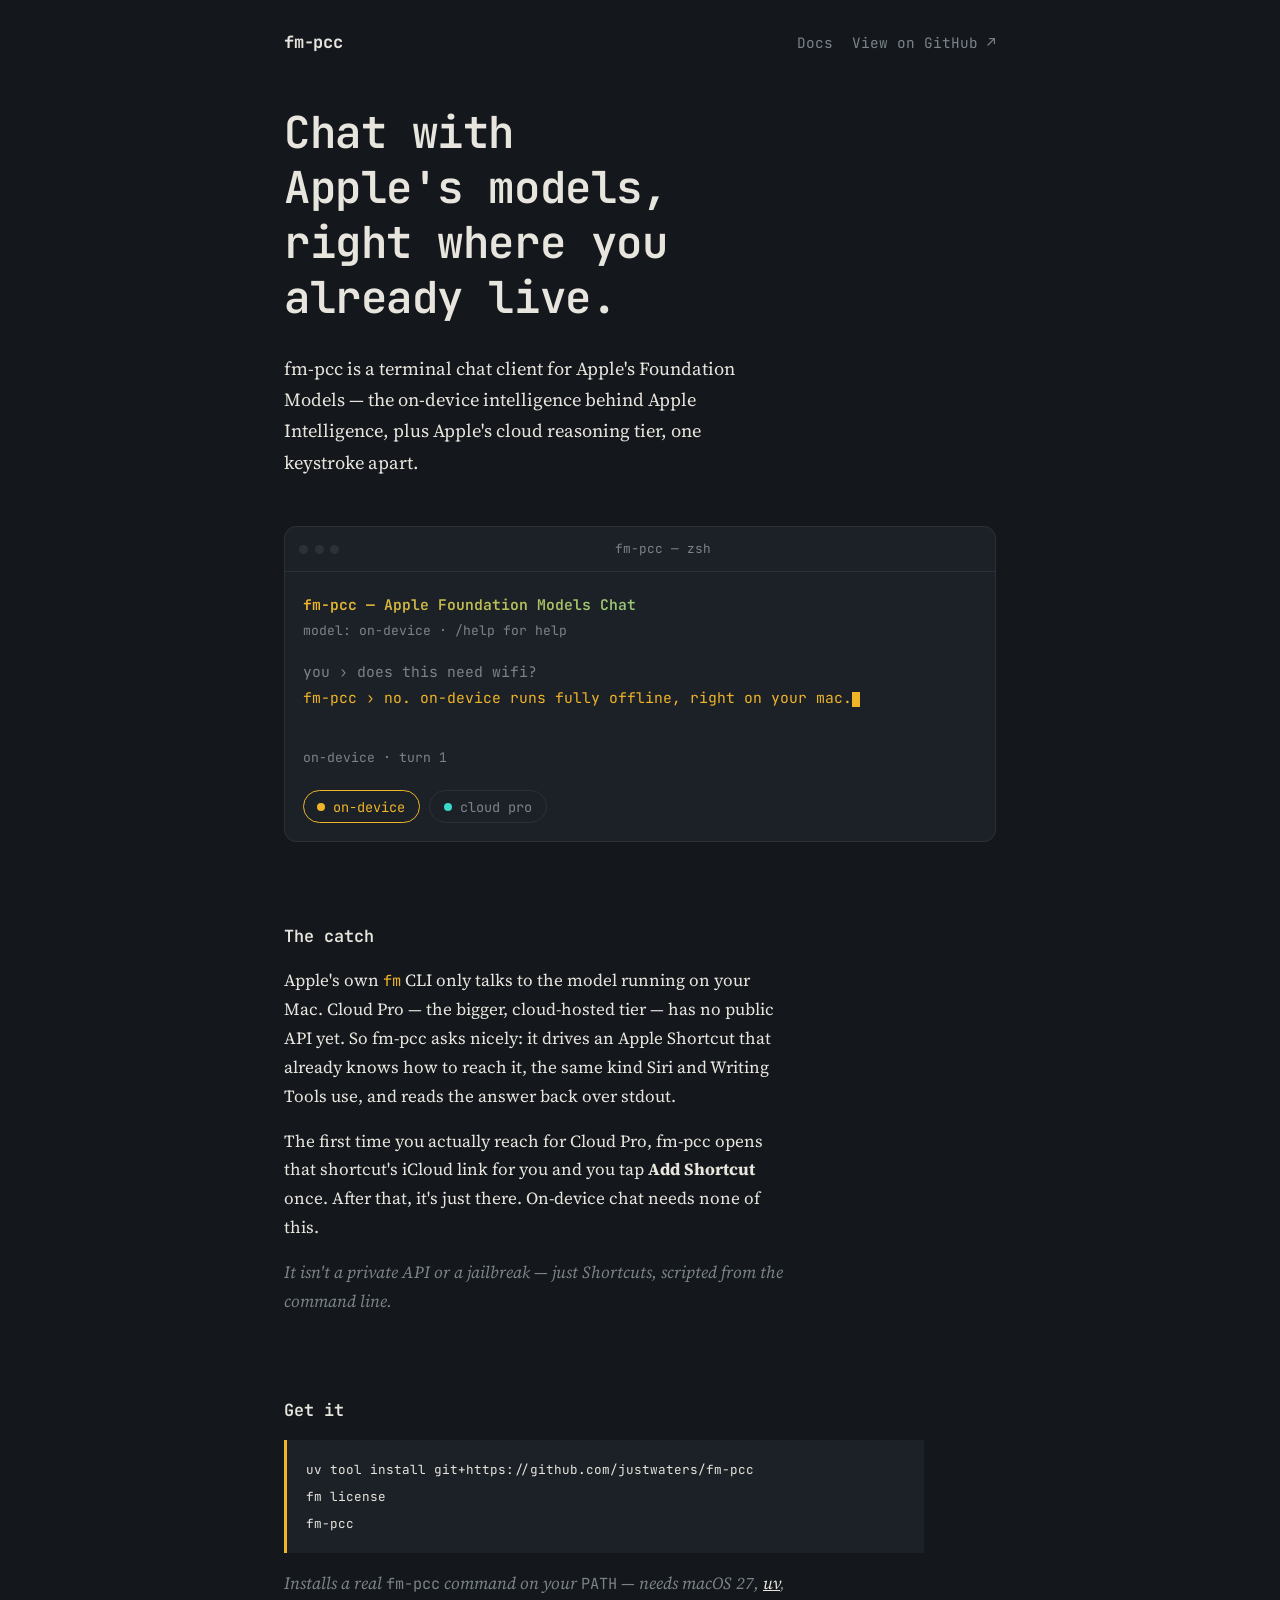
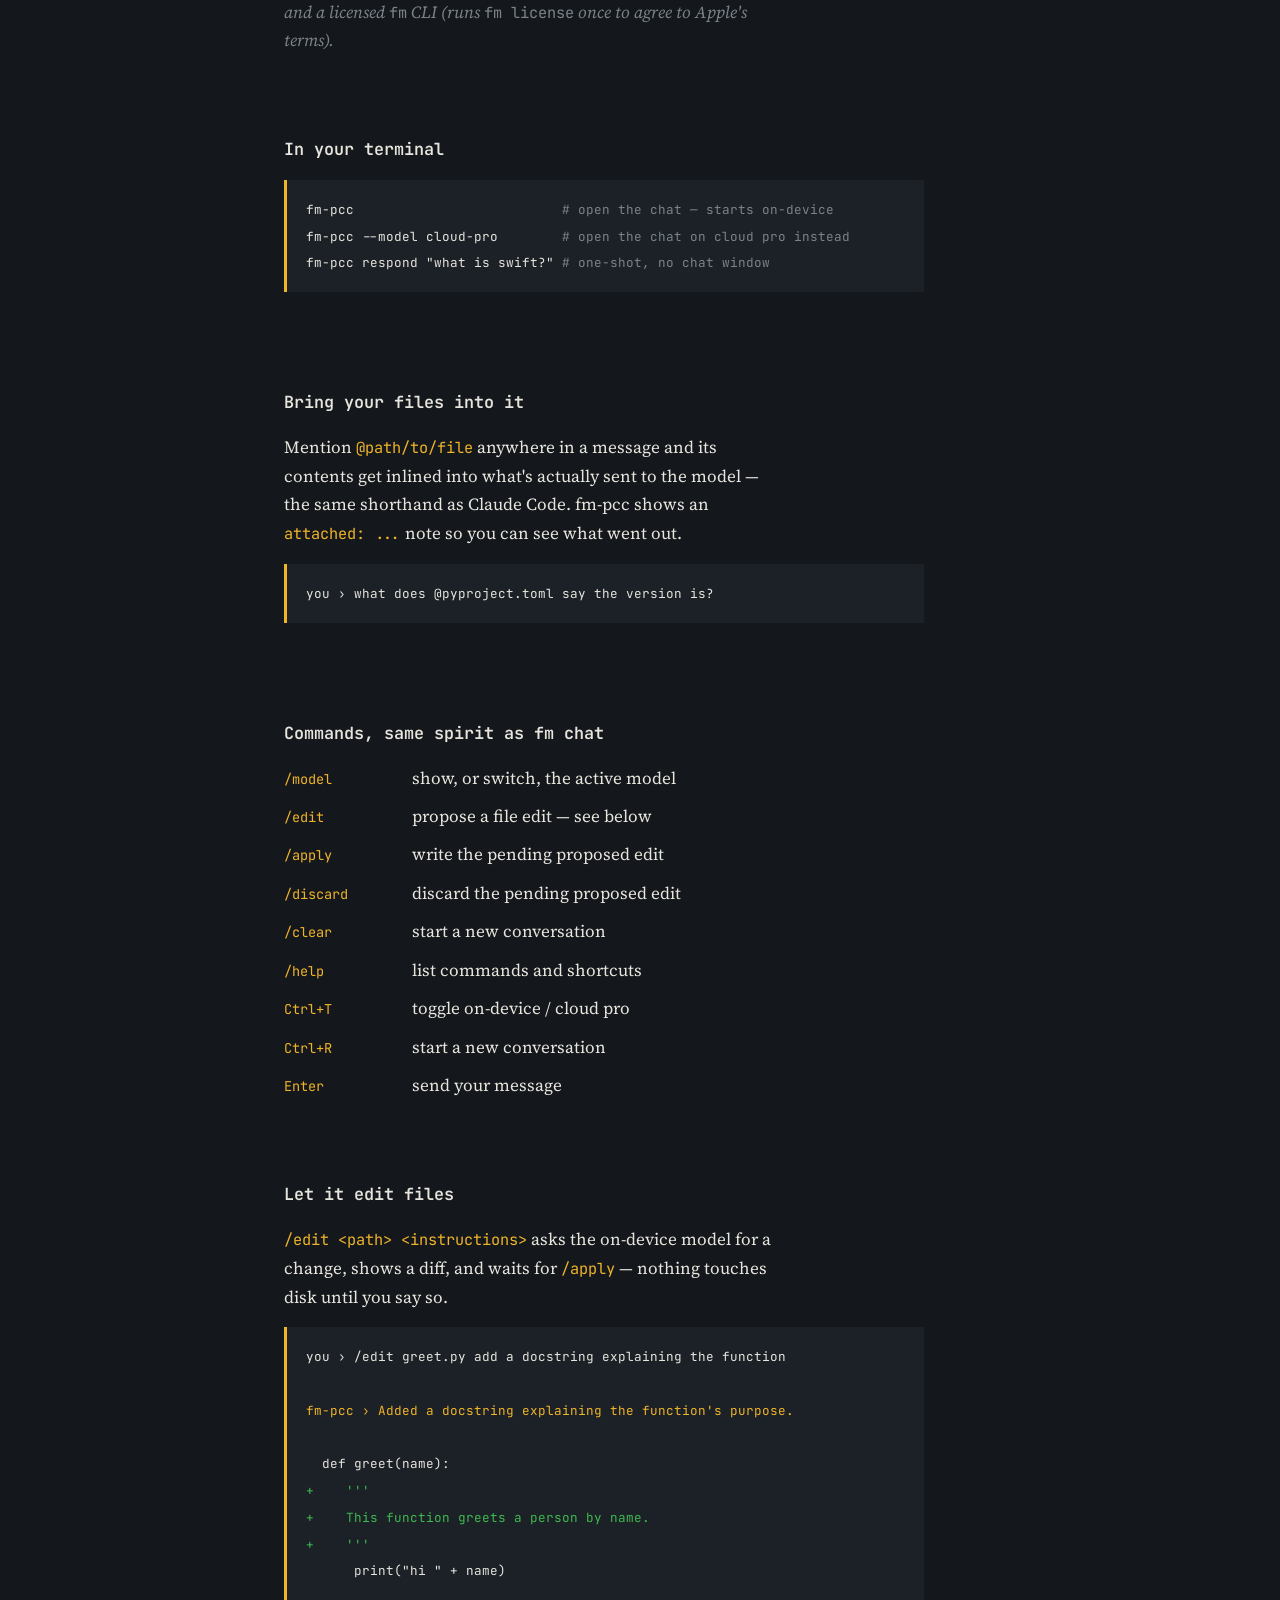
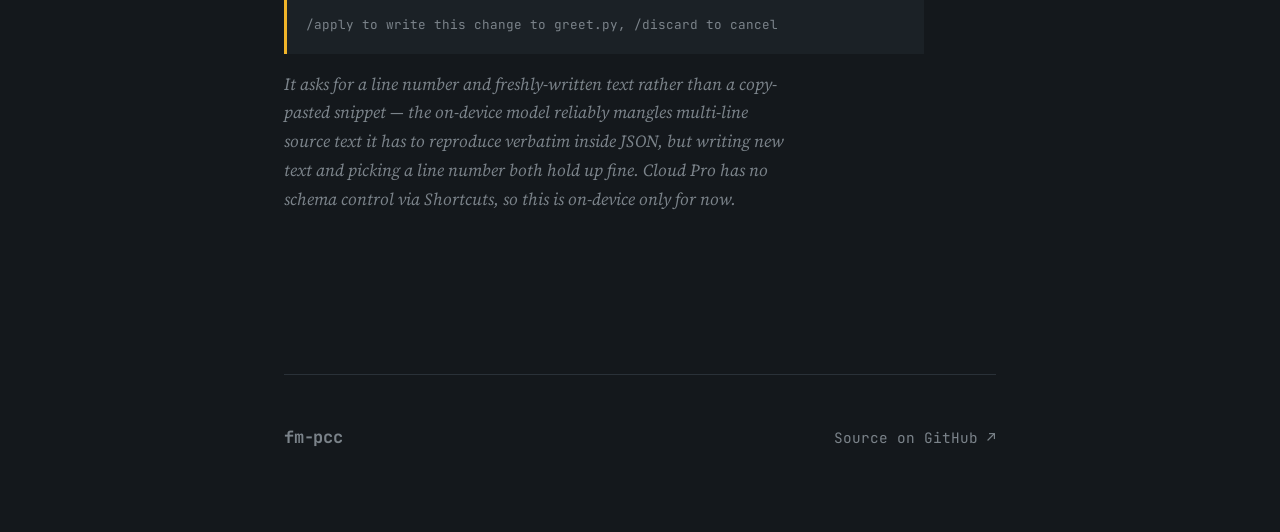
==== commit 50ef08fd: "Add a full documentation page New docs.html covering everything the app actually does now, pulled fr" ====
--- a/index.html
+++ b/index.html
@@ -20,7 +20,10 @@
 
   <header class="nav">
     <span class="wordmark">fm-pcc</span>
-    <a class="navlink" href="https://github.com/justwaters/fm-pcc" target="_blank" rel="noopener">View on GitHub <span class="ext">↗</span></a>
+    <div class="navlinks">
+      <a class="navlink" href="docs.html">Docs</a>
+      <a class="navlink" href="https://github.com/justwaters/fm-pcc" target="_blank" rel="noopener">View on GitHub <span class="ext">↗</span></a>
+    </div>
   </header>
 
   <main>
--- a/style.css
+++ b/style.css
@@ -5,7 +5,9 @@
   --text: #e7e5dd;
   --muted: #7b838a;
   --on-device: #f0b429;
+  --cloud: #20c997;
   --cloud-pro: #38d9c9;
+  --ollama: #9775fa;
   --accent: var(--on-device);
   --diff-add: #3fb950;
   --diff-remove: #f85149;
@@ -71,6 +73,12 @@
   font-family: var(--mono);
 }
 
+.navlinks {
+  display: flex;
+  align-items: baseline;
+  gap: 1.2rem;
+}
+
 .nav {
   padding: var(--space-3) 0 var(--space-4);
 }
@@ -85,6 +93,7 @@
 .wordmark {
   font-weight: 700;
   letter-spacing: -0.01em;
+  text-decoration: none;
 }
 
 .navlink {
@@ -263,6 +272,20 @@
   margin-bottom: 0;
 }
 
+.block ul {
+  max-width: 56ch;
+  margin: 0 0 var(--space-2);
+  padding-left: 1.2em;
+}
+
+.block li {
+  margin-bottom: 0.5rem;
+}
+
+.block li:last-child {
+  margin-bottom: 0;
+}
+
 .aside {
   color: var(--muted);
   font-style: italic;
@@ -319,11 +342,105 @@
   color: var(--text);
 }
 
+.key-row dd .aside {
+  display: block;
+  margin-top: 0.3rem;
+}
+
+/* model badges (docs) */
+
+.model-dot {
+  display: inline-block;
+  width: 8px;
+  height: 8px;
+  border-radius: 50%;
+  margin-right: 0.5rem;
+}
+
+.model-dot.on-device { background: var(--on-device); }
+.model-dot.cloud { background: var(--cloud); }
+.model-dot.cloud-pro { background: var(--cloud-pro); }
+.model-dot.ollama { background: var(--ollama); }
+
+/* docs table of contents */
+
+.toc {
+  display: flex;
+  flex-wrap: wrap;
+  gap: 0.35rem 1.3rem;
+  font-family: var(--mono);
+  font-size: 0.85rem;
+  padding: 1.1rem 0;
+  margin-bottom: var(--space-4);
+  border-top: 1px solid var(--panel-border);
+  border-bottom: 1px solid var(--panel-border);
+}
+
+.toc a {
+  color: var(--muted);
+  text-decoration: none;
+}
+
+.toc a:hover {
+  color: var(--text);
+}
+
+/* docs tables */
+
+.doctable {
+  width: 100%;
+  border-collapse: collapse;
+  font-size: 0.95rem;
+  margin: 0 0 var(--space-2);
+}
+
+.doctable th,
+.doctable td {
+  text-align: left;
+  padding: 0.5rem 0.9rem 0.5rem 0;
+  border-bottom: 1px solid var(--panel-border);
+  vertical-align: top;
+}
+
+.doctable th {
+  font-family: var(--mono);
+  font-size: 0.78rem;
+  color: var(--muted);
+  font-weight: 600;
+}
+
+.doctable code {
+  white-space: nowrap;
+}
+
+.block h3 {
+  font-family: var(--mono);
+  font-weight: 600;
+  font-size: 0.95rem;
+  color: var(--muted);
+  margin: var(--space-3) 0 var(--space-2);
+}
+
 @media (max-width: 560px) {
   .nav { flex-direction: column; align-items: flex-start; gap: 0.3rem; }
   .foot { flex-direction: column; align-items: flex-start; gap: 0.5rem; }
   .key-row { grid-template-columns: 1fr; gap: 0.15rem; }
   .code { font-size: 0.8rem; }
+
+  .doctable {
+    table-layout: fixed;
+    width: 100%;
+    font-size: 0.88rem;
+  }
+  .doctable code {
+    overflow-wrap: anywhere;
+    word-break: break-word;
+    white-space: normal;
+  }
+  .doctable th:first-child,
+  .doctable td:first-child {
+    width: 34%;
+  }
 }
 
 @media (prefers-reduced-motion: reduce) {
